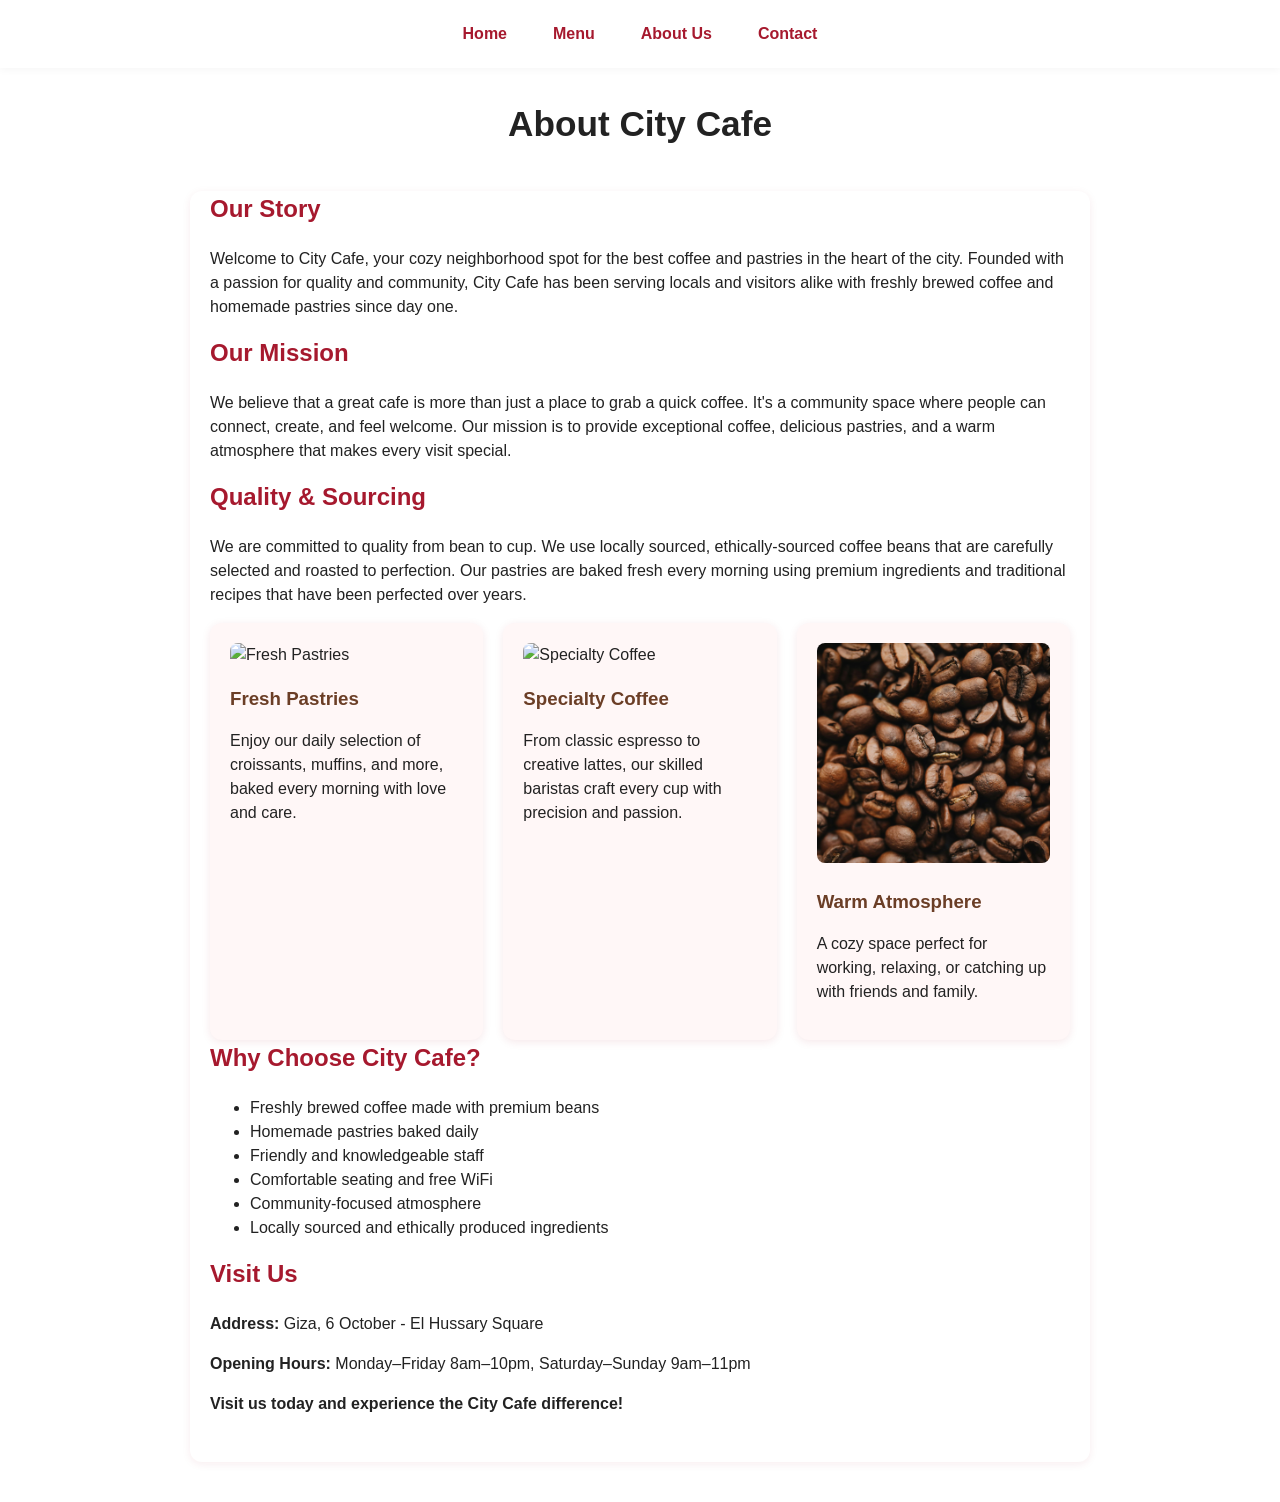
==== about.html @ 2d501fd2 "City Cafe Project" ====
<!DOCTYPE html>
<html lang="en">

<head>
    <meta charset="UTF-8">
    <meta name="viewport" content="width=device-width, initial-scale=1.0">
    <title>About Us - City Cafe</title>
    <link rel="stylesheet" href="style.css">
</head>

<body>
    <nav>
        <a href="index.html">Home</a>
        <a href="products.html">Menu</a>
        <a href="about.html">About Us</a>
        <a href="contact.html">Contact</a>
    </nav>
    <h1>About City Cafe</h1>
    <section id="about">
        <h2>Our Story</h2>
        <p>Welcome to City Cafe, your cozy neighborhood spot for the best coffee and pastries in the heart of the city.
            Founded with a passion for quality and community, City Cafe has been serving locals and visitors alike with
            freshly brewed coffee and homemade pastries since day one.</p>

        <h2>Our Mission</h2>
        <p>We believe that a great cafe is more than just a place to grab a quick coffee. It's a community space where
            people can connect, create, and feel welcome. Our mission is to provide exceptional coffee, delicious
            pastries,
            and a warm atmosphere that makes every visit special.</p>

        <h2>Quality & Sourcing</h2>
        <p>We are committed to quality from bean to cup. We use locally sourced, ethically-sourced coffee beans that are
            carefully selected and roasted to perfection. Our pastries are baked fresh every morning using premium
            ingredients
            and traditional recipes that have been perfected over years.</p>

        <div class="cards">
            <div>
                <img src="images/montatip-lilitsanong-hU2ieCpAoDI-unsplash.jpg" alt="Fresh Pastries">
                <h3>Fresh Pastries</h3>
                <p>Enjoy our daily selection of croissants, muffins, and more, baked every morning with love and care.
                </p>
            </div>
            <div>
                <img src="images/pexels-chevanon-302899.jpg" alt="Specialty Coffee">
                <h3>Specialty Coffee</h3>
                <p>From classic espresso to creative lattes, our skilled baristas craft every cup with precision and
                    passion.</p>
            </div>
            <div>
                <img src="images/pexels-polina-tankilevitch-4109748.jpg" alt="Warm Atmosphere">
                <h3>Warm Atmosphere</h3>
                <p>A cozy space perfect for working, relaxing, or catching up with friends and family.</p>
            </div>
        </div>

        <h2>Why Choose City Cafe?</h2>
        <ul>
            <li>Freshly brewed coffee made with premium beans</li>
            <li>Homemade pastries baked daily</li>
            <li>Friendly and knowledgeable staff</li>
            <li>Comfortable seating and free WiFi</li>
            <li>Community-focused atmosphere</li>
            <li>Locally sourced and ethically produced ingredients</li>
        </ul>

        <h2>Visit Us</h2>
        <p><strong>Address:</strong> Giza, 6 October - El Hussary Square</p>
        <p><strong>Opening Hours:</strong> Monday–Friday 8am–10pm, Saturday–Sunday 9am–11pm</p>

        <p><strong>Visit us today and experience the City Cafe difference!</strong></p>
    </section>
</body>

</html>
---- style.css ----
:root {
    --costa-red: #a6192e;
    --costa-brown: #6b3e26;
    --costa-gold: #e6c067;
    --costa-bg: #fff;
    --costa-text: #222;
}

* {
    box-sizing: border-box;
}

body {
    font-family: 'Segoe UI', Arial, sans-serif;
    margin: 0;
    padding: 0;
    background: var(--costa-bg);
    color: var(--costa-text);
    line-height: 1.5;
}

header {
    position: relative;
    overflow: hidden;
    min-height: 260px;
}

header img {
    width: 100%;
    max-height: 400px;
    object-fit: cover;
    border-radius: 0 0 24px 24px;
}

header h1 {
    color: var(--costa-gold);
    margin: 0;
    font-size: 2.6rem;
    letter-spacing: 1.5px;
}

a {
    color: var(--costa-red);
    text-decoration: none;
}

a:hover {
    text-decoration: underline;
}

nav {
    background: var(--costa-bg);
    box-shadow: 0 2px 8px rgba(0, 0, 0, 0.04);
    display: flex;
    justify-content: center;
    gap: 18px;
    padding: 16px 0;
    position: sticky;
    top: 0;
    z-index: 10;
}

nav a {
    font-weight: 600;
    padding: 6px 14px;
    border-radius: 18px;
    transition: background 0.2s;

}

nav a:hover {
    background: var(--costa-red);
    color: #fff;
    text-decoration: none;
}

section {
    max-width: 900px;
    margin: 40px auto;
    padding: 0 20px 30px;
    background: #fff;
    border-radius: 12px;
    box-shadow: 0 2px 8px rgba(166, 25, 46, 0.08);
}

h1 {
    text-align: center;
    margin-top: 30px;
    font-size: 2.2rem;
}

h2 {
    color: var(--costa-red);
    margin: 0 0 20px;
}

h3 {
    margin: 18px 0 8px;
    color: var(--costa-brown);
}

.banner {
    position: absolute;
    top: 50%;
    left: 50%;
    transform: translate(-50%, -50%);
    width: min(92%, 420px);
    padding: 24px;
    background: rgba(0, 0, 0, 0.55);
    border-radius: 18px;
    text-align: center;
    color: #fff;
}

.banner_button,
button {
    display: inline-block;
    margin-top: 1.2rem;
    padding: 12px 28px;
    background: var(--costa-red);
    color: #fff;
    border-radius: 999px;
    font-weight: 700;
    transition: background 0.2s ease;

}

button:hover {
    background: var(--costa-brown);
}

.cards {
    display: flex;
    flex-wrap: wrap;
    gap: 20px;
    justify-content: center;
}

.cards>div {
    flex: 1 1 220px;
    background: #fff7f7;
    border-radius: 12px;
    padding: 20px;
    box-shadow: 0 2px 8px rgba(166, 25, 46, 0.1);
}

.cards img {
    width: 100%;
    height: 220px;
    object-fit: cover;
    border-radius: 8px;
}

.menu {
    display: grid;
    grid-template-columns: repeat(auto-fit, minmax(220px, 1fr));
    gap: 20px;
}

.menu-item {
    background: #fff;
    border-radius: 12px;
    box-shadow: 0 2px 8px rgba(166, 25, 46, 0.08);
    padding: 20px;
    text-align: center;
    border: 1px solid #f3e6e8;
}

.menu-item img {
    width: 100%;
    height: 140px;
    object-fit: cover;
    border-radius: 10px;
    margin-bottom: 16px;
}

.menu-item:hover {
    box-shadow: 0 4px 16px rgba(166, 25, 46, 0.15);
    border-color: var(--costa-gold);
}

.menu-item span {
    font-weight: bold;
    color: var(--costa-red);
    font-size: 1.1em;
}

.menu-table {
    width: 100%;
    border-collapse: collapse;
    margin-top: 24px;
}

.menu-table th,
.menu-table td {
    padding: 12px;
    border: 1px solid #e0d7d9;
    text-align: left;
}

.menu-table th {
    background: #f8f0f2;
}

.contact-info {
    max-width: 420px;
    margin: 0 auto;
    text-align: center;
}

.contact-info a {
    color: var(--costa-red);
    font-weight: 600;
}

form {
    max-width: 420px;
    margin: 30px auto 50px;
    padding: 20px;
    background: #fff;
    border-radius: 12px;
    box-shadow: 0 2px 8px rgba(0, 0, 0, 0.08);
}

label {
    display: block;
    margin-bottom: 8px;
    color: var(--costa-brown);
    font-weight: 600;
}

input,
textarea {
    width: 100%;
    padding: 10px;
    margin-bottom: 16px;
    border: 1px solid #ccc;
    border-radius: 8px;
}

.error {
    display: none;
    color: var(--costa-red);
    font-size: 0.85rem;
    margin-top: -12px;
    margin-bottom: 12px;
}

@media (max-width: 720px) {
    header .overlay {
        position: static;
        transform: none;
        margin: -120px auto 0;
    }

    nav {
        gap: 10px;
        flex-wrap: wrap;
    }

    section {
        margin: 24px auto;
    }

    .cards {
        flex-direction: column;
    }
}

.offer-item {
    background: #fff;
    border: 1px solid #e0d7d9;
    border-radius: 8px;
    padding: 15px;
    margin: 10px 0;
    box-shadow: 0 2px 4px rgba(0, 0, 0, 0.1);
}

.offer-item h3 {
    color: var(--costa-red);
    margin-bottom: 8px;
}

.offer-item p {
    margin: 8px 0;
}

.offer-item span {
    font-weight: bold;
    color: var(--costa-red);
}

.offer-item small {
    color: #666;
    font-style: italic;
}
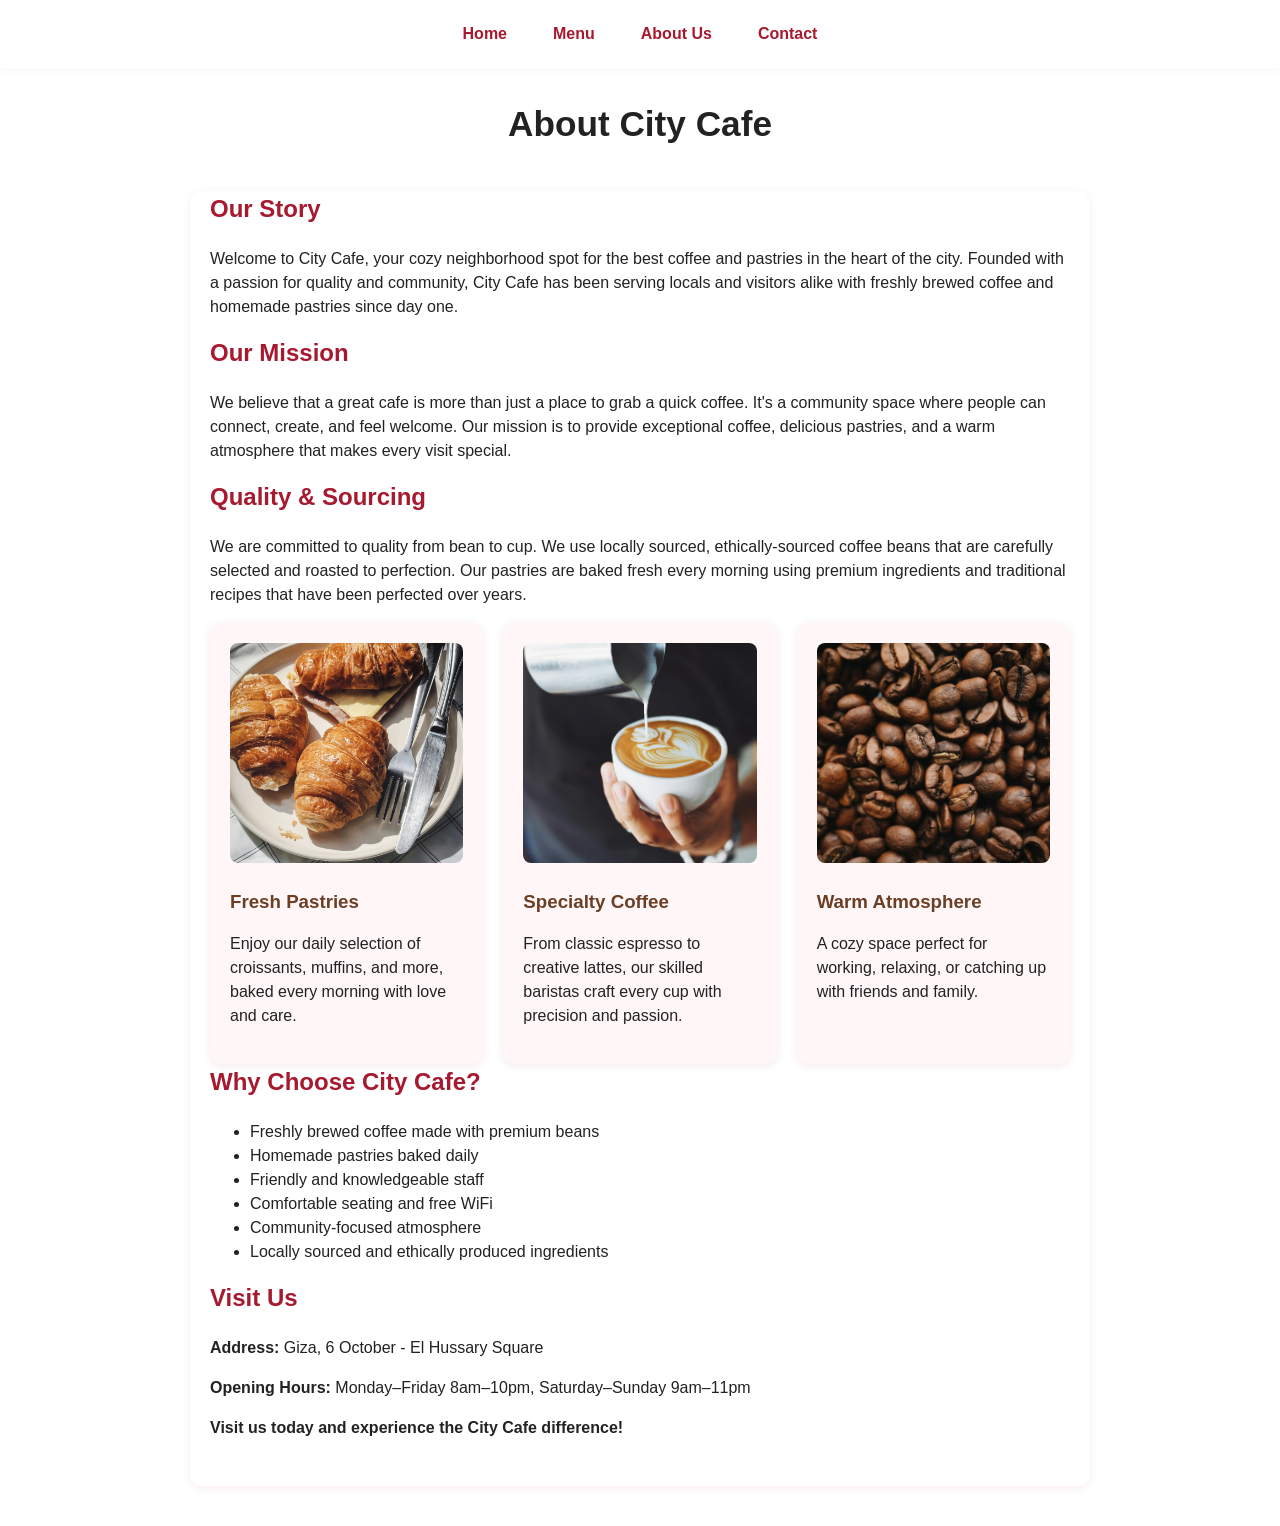
==== commit 084a4374: "Replace image formats with WebP for optimization" ====
--- a/about.html
+++ b/about.html
@@ -36,19 +36,19 @@
 
         <div class="cards">
             <div>
-                <img src="images/montatip-lilitsanong-hU2ieCpAoDI-unsplash.jpg" alt="Fresh Pastries">
+                <img src="images/montatip-lilitsanong-hU2ieCpAoDI-unsplash.webp" alt="Fresh Pastries" loading="lazy">
                 <h3>Fresh Pastries</h3>
                 <p>Enjoy our daily selection of croissants, muffins, and more, baked every morning with love and care.
                 </p>
             </div>
             <div>
-                <img src="images/pexels-chevanon-302899.jpg" alt="Specialty Coffee">
+                <img src="images/pexels-chevanon-302899.webp" alt="Specialty Coffee" loading="lazy">
                 <h3>Specialty Coffee</h3>
                 <p>From classic espresso to creative lattes, our skilled baristas craft every cup with precision and
                     passion.</p>
             </div>
             <div>
-                <img src="images/pexels-polina-tankilevitch-4109748.jpg" alt="Warm Atmosphere">
+                <img src="images/pexels-polina-tankilevitch-4109748.webp" alt="Warm Atmosphere" loading="lazy">
                 <h3>Warm Atmosphere</h3>
                 <p>A cozy space perfect for working, relaxing, or catching up with friends and family.</p>
             </div>
@@ -72,4 +72,4 @@
     </section>
 </body>
 
-</html>+</html>
--- a/style.css
+++ b/style.css
@@ -22,16 +22,30 @@
 header {
     position: relative;
     overflow: hidden;
-    min-height: 260px;
 }
 
 header img {
+    display: block;
     width: 100%;
-    max-height: 400px;
+    height: auto;
     object-fit: cover;
     border-radius: 0 0 24px 24px;
 }
 
+.banner {
+    position: absolute;
+    inset: 0;
+    padding: 24px;
+    background: rgba(0, 0, 0, 0.55);
+    border-radius: 0 0 24px 24px;
+    text-align: center;
+    color: #fff;
+    text-shadow: 2px 2px 8px rgba(0, 0, 0, 0.8);
+    display: flex;
+    flex-direction: column;
+    justify-content: center;
+    align-items: center;
+}
 header h1 {
     color: var(--costa-gold);
     margin: 0;
@@ -99,17 +113,22 @@
     color: var(--costa-brown);
 }
 
-.banner {
-    position: absolute;
-    top: 50%;
-    left: 50%;
-    transform: translate(-50%, -50%);
-    width: min(92%, 420px);
-    padding: 24px;
-    background: rgba(0, 0, 0, 0.55);
-    border-radius: 18px;
-    text-align: center;
-    color: #fff;
+
+
+.banner h1 {
+    font-size: 2.2rem;
+    font-weight: 800;
+    text-shadow: 2px 2px 4px rgba(0, 0, 0, 0.8);
+    letter-spacing: 0.5px;
+    margin: 0 0 12px 0;
+}
+
+.banner p {
+    font-size: 1rem;
+    font-weight: 500;
+    line-height: 1.6;
+    text-shadow: 1px 1px 3px rgba(0, 0, 0, 0.7);
+    margin: 0 0 16px 0;
 }
 
 .banner_button,
@@ -256,14 +275,132 @@
     nav {
         gap: 10px;
         flex-wrap: wrap;
+        padding: 12px 8px;
     }
 
     section {
         margin: 24px auto;
+        padding: 0 12px 20px;
     }
 
     .cards {
         flex-direction: column;
+    }
+
+    h1 {
+        font-size: 1.8rem;
+    }
+
+    h2 {
+        font-size: 1.2rem;
+    }
+
+    .menu {
+        grid-template-columns: repeat(auto-fit, minmax(150px, 1fr));
+        gap: 12px;
+    }
+
+    .menu-item {
+        padding: 12px;
+        border-radius: 8px;
+    }
+
+    .menu-item img {
+        height: 120px;
+        margin-bottom: 8px;
+    }
+
+    .menu-item h3 {
+        font-size: 0.95rem;
+        margin: 10px 0 4px;
+    }
+
+    .menu-item p {
+        font-size: 0.85rem;
+        line-height: 1.3;
+    }
+
+    .menu-item span {
+        font-size: 0.95rem;
+    }
+
+    .menu-table {
+        font-size: 0.85rem;
+    }
+
+    .menu-table th,
+    .menu-table td {
+        padding: 8px;
+    }
+
+    input,
+    textarea,
+    button {
+        font-size: 16px;
+    }
+}
+
+@media (max-width: 480px) {
+    nav {
+        gap: 6px;
+        padding: 10px 4px;
+    }
+
+    nav a {
+        padding: 4px 10px;
+        font-size: 0.9rem;
+    }
+
+    h1 {
+        font-size: 1.5rem;
+        margin-top: 16px;
+    }
+
+    section {
+        margin: 16px auto;
+        padding: 0 8px 16px;
+    }
+
+    .menu {
+        grid-template-columns: repeat(auto-fit, minmax(140px, 1fr));
+        gap: 8px;
+    }
+
+    .menu-item {
+        padding: 10px;
+    }
+
+    .menu-item img {
+        height: 100px;
+        margin-bottom: 6px;
+    }
+
+    .menu-item h3 {
+        font-size: 0.85rem;
+    }
+
+    .menu-item p {
+        font-size: 0.75rem;
+    }
+
+    .menu-table {
+        font-size: 0.7rem;
+    }
+
+    .menu-table th,
+    .menu-table td {
+        padding: 6px 4px;
+    }
+
+    label {
+        font-size: 0.9rem;
+    }
+
+    input,
+    textarea,
+    button {
+        font-size: 16px;
+        padding: 8px;
     }
 }
 
@@ -293,4 +430,4 @@
 .offer-item small {
     color: #666;
     font-style: italic;
-}+}
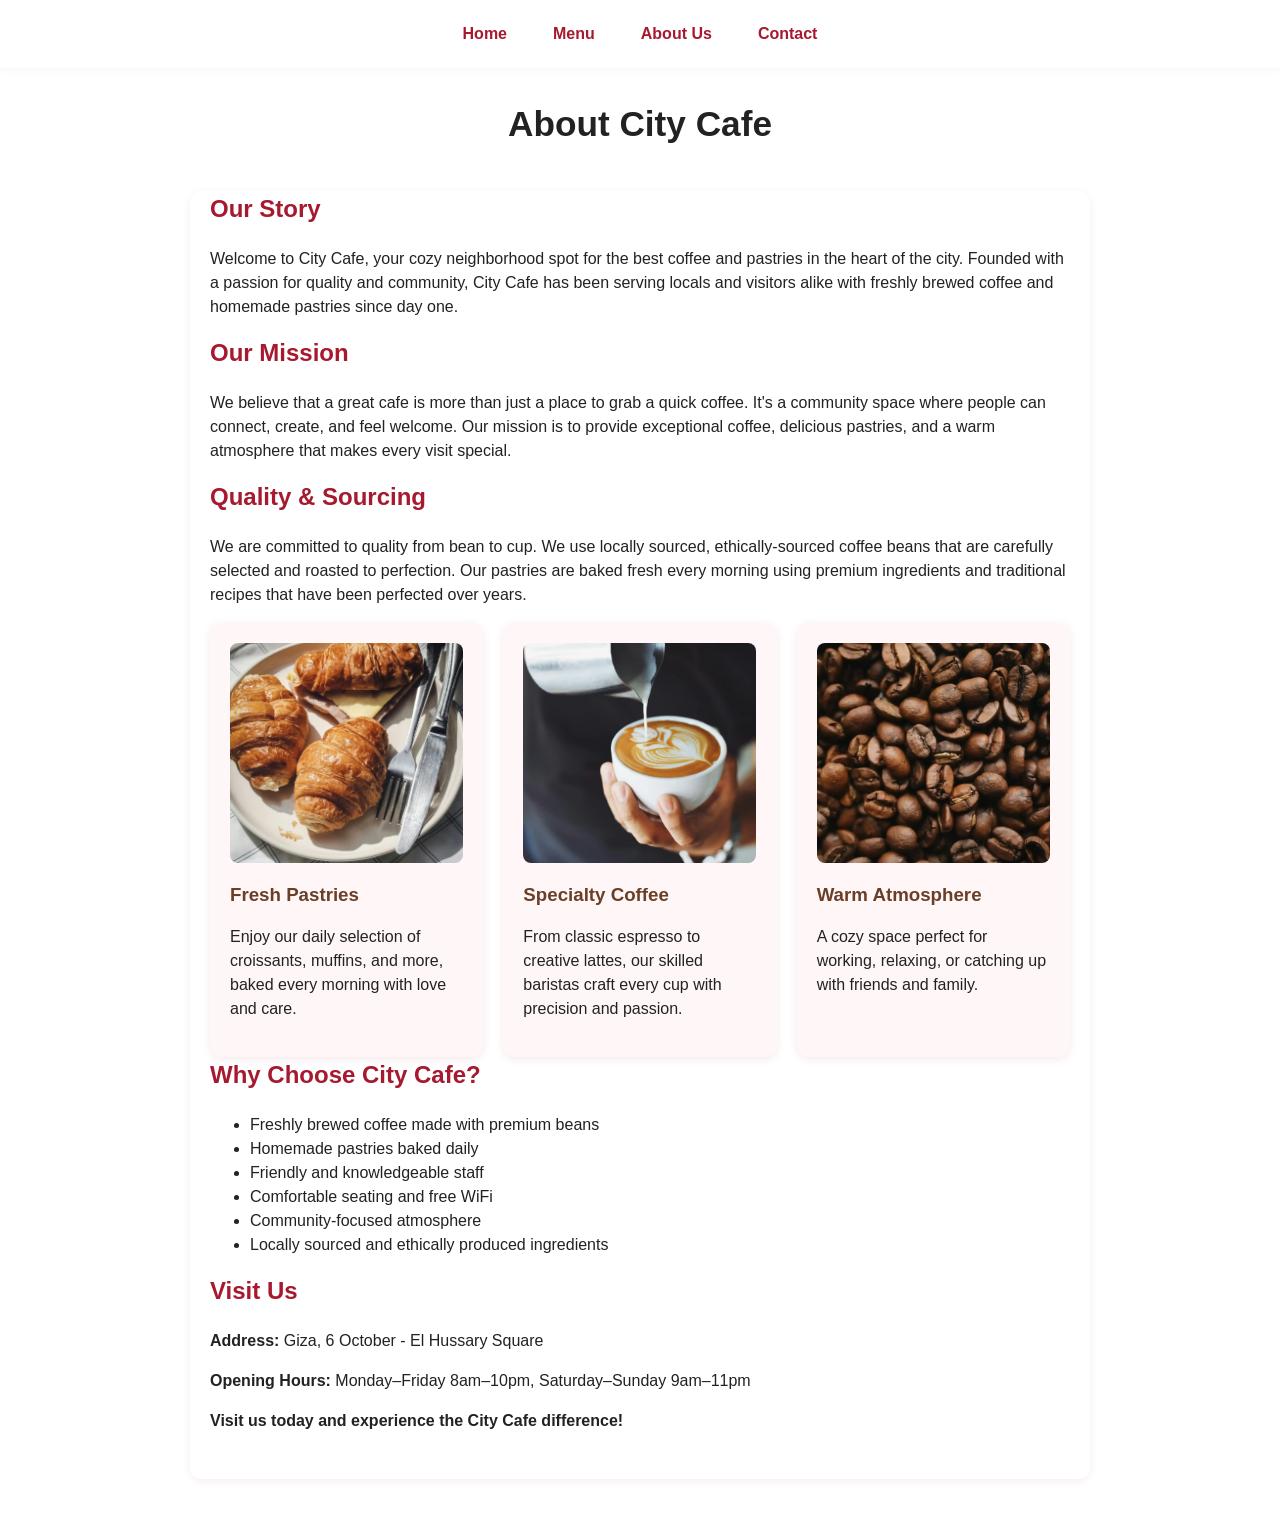
==== commit 95dcb9d7: "Update about.html" ====
--- a/about.html
+++ b/about.html
@@ -36,19 +36,19 @@
 
         <div class="cards">
             <div>
-                <img src="images/montatip-lilitsanong-hU2ieCpAoDI-unsplash.webp" alt="Fresh Pastries" loading="lazy">
+                <img src="images/montatip-lilitsanong-hU2ieCpAoDI-unsplash (2) (2).webp" alt="Fresh Pastries" loading="lazy">
                 <h3>Fresh Pastries</h3>
                 <p>Enjoy our daily selection of croissants, muffins, and more, baked every morning with love and care.
                 </p>
             </div>
             <div>
-                <img src="images/pexels-chevanon-302899.webp" alt="Specialty Coffee" loading="lazy">
+                <img src="images/pexels-chevanon-302899 (2) (2).webp" alt="Specialty Coffee" loading="lazy">
                 <h3>Specialty Coffee</h3>
                 <p>From classic espresso to creative lattes, our skilled baristas craft every cup with precision and
                     passion.</p>
             </div>
             <div>
-                <img src="images/pexels-polina-tankilevitch-4109748.webp" alt="Warm Atmosphere" loading="lazy">
+                <img src="images/pexels-polina-tankilevitch-4109748 (2) (2).webp" alt="Warm Atmosphere" loading="lazy">
                 <h3>Warm Atmosphere</h3>
                 <p>A cozy space perfect for working, relaxing, or catching up with friends and family.</p>
             </div>
--- a/style.css
+++ b/style.css
@@ -19,22 +19,36 @@
     line-height: 1.5;
 }
 
+/* Image Performance Optimization */
+img {
+    display: block;
+    width: 100%;
+    height: auto;
+    max-width: 100%;
+}
+
 header {
     position: relative;
     overflow: hidden;
+    min-height: 260px;
 }
 
 header img {
-    display: block;
-    width: 100%;
-    height: auto;
+    width: 100%;
+    max-height: 400px;
     object-fit: cover;
     border-radius: 0 0 24px 24px;
+    /* Performance: Enable GPU acceleration and optimize rendering */
+    will-change: contents;
+    contain: layout style paint;
 }
 
 .banner {
     position: absolute;
-    inset: 0;
+    top: 0;
+    left: 0;
+    width: 100%;
+    height: 100%;
     padding: 24px;
     background: rgba(0, 0, 0, 0.55);
     border-radius: 0 0 24px 24px;
@@ -46,6 +60,7 @@
     justify-content: center;
     align-items: center;
 }
+
 header h1 {
     color: var(--costa-gold);
     margin: 0;
@@ -113,24 +128,6 @@
     color: var(--costa-brown);
 }
 
-
-
-.banner h1 {
-    font-size: 2.2rem;
-    font-weight: 800;
-    text-shadow: 2px 2px 4px rgba(0, 0, 0, 0.8);
-    letter-spacing: 0.5px;
-    margin: 0 0 12px 0;
-}
-
-.banner p {
-    font-size: 1rem;
-    font-weight: 500;
-    line-height: 1.6;
-    text-shadow: 1px 1px 3px rgba(0, 0, 0, 0.7);
-    margin: 0 0 16px 0;
-}
-
 .banner_button,
 button {
     display: inline-block;
@@ -168,6 +165,9 @@
     height: 220px;
     object-fit: cover;
     border-radius: 8px;
+    /* Performance: Optimize image loading */
+    aspect-ratio: 1;
+    contain: layout style paint;
 }
 
 .menu {
@@ -191,6 +191,9 @@
     object-fit: cover;
     border-radius: 10px;
     margin-bottom: 16px;
+    /* Performance: Optimize image loading and rendering */
+    aspect-ratio: 1.57;
+    contain: layout style paint;
 }
 
 .menu-item:hover {
@@ -275,132 +278,14 @@
     nav {
         gap: 10px;
         flex-wrap: wrap;
-        padding: 12px 8px;
     }
 
     section {
         margin: 24px auto;
-        padding: 0 12px 20px;
     }
 
     .cards {
         flex-direction: column;
-    }
-
-    h1 {
-        font-size: 1.8rem;
-    }
-
-    h2 {
-        font-size: 1.2rem;
-    }
-
-    .menu {
-        grid-template-columns: repeat(auto-fit, minmax(150px, 1fr));
-        gap: 12px;
-    }
-
-    .menu-item {
-        padding: 12px;
-        border-radius: 8px;
-    }
-
-    .menu-item img {
-        height: 120px;
-        margin-bottom: 8px;
-    }
-
-    .menu-item h3 {
-        font-size: 0.95rem;
-        margin: 10px 0 4px;
-    }
-
-    .menu-item p {
-        font-size: 0.85rem;
-        line-height: 1.3;
-    }
-
-    .menu-item span {
-        font-size: 0.95rem;
-    }
-
-    .menu-table {
-        font-size: 0.85rem;
-    }
-
-    .menu-table th,
-    .menu-table td {
-        padding: 8px;
-    }
-
-    input,
-    textarea,
-    button {
-        font-size: 16px;
-    }
-}
-
-@media (max-width: 480px) {
-    nav {
-        gap: 6px;
-        padding: 10px 4px;
-    }
-
-    nav a {
-        padding: 4px 10px;
-        font-size: 0.9rem;
-    }
-
-    h1 {
-        font-size: 1.5rem;
-        margin-top: 16px;
-    }
-
-    section {
-        margin: 16px auto;
-        padding: 0 8px 16px;
-    }
-
-    .menu {
-        grid-template-columns: repeat(auto-fit, minmax(140px, 1fr));
-        gap: 8px;
-    }
-
-    .menu-item {
-        padding: 10px;
-    }
-
-    .menu-item img {
-        height: 100px;
-        margin-bottom: 6px;
-    }
-
-    .menu-item h3 {
-        font-size: 0.85rem;
-    }
-
-    .menu-item p {
-        font-size: 0.75rem;
-    }
-
-    .menu-table {
-        font-size: 0.7rem;
-    }
-
-    .menu-table th,
-    .menu-table td {
-        padding: 6px 4px;
-    }
-
-    label {
-        font-size: 0.9rem;
-    }
-
-    input,
-    textarea,
-    button {
-        font-size: 16px;
-        padding: 8px;
     }
 }
 
